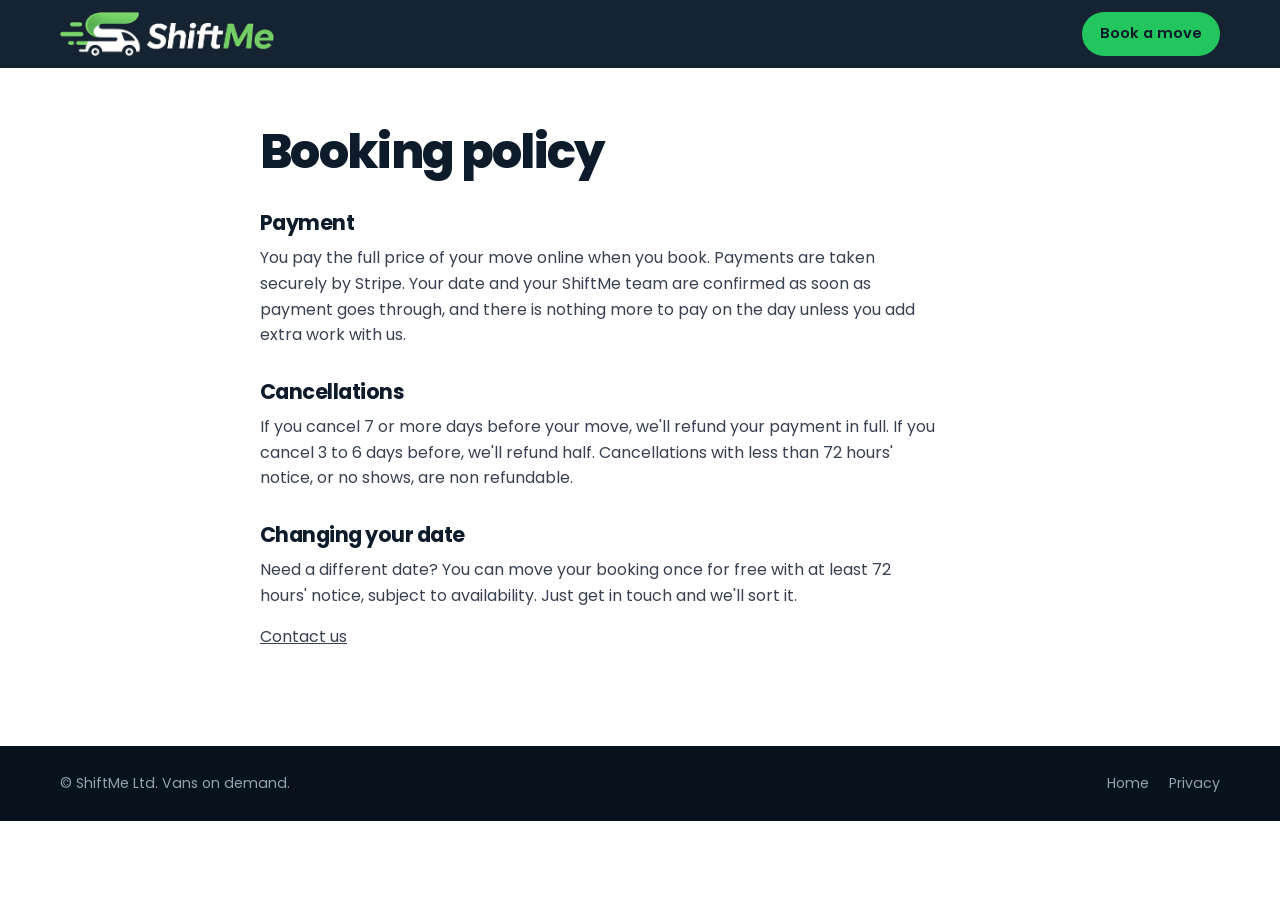
==== booking-policy.html @ 0d76d1c8 "Make browsers load the latest site files after each update Co-Authored-By: Claude Opus 5.5 <noreply@" ====
<!doctype html>
<html lang="en-GB">
<head>
  <meta charset="utf-8">
  <meta name="viewport" content="width=device-width, initial-scale=1">
  <title>Booking policy | ShiftMe</title>
  <link rel="icon" href="favicon.png" type="image/png">
  <link rel="apple-touch-icon" href="apple-touch-icon.png">
  <link href="https://fonts.googleapis.com/css2?family=Poppins:wght@400;500;600;700;800&display=swap" rel="stylesheet">
  <link rel="stylesheet" href="styles.css?v=202610250859">
</head>
<body>
  <header class="site-header">
    <div class="wrap header-row">
      <a href="index.html" class="logo">
        <img src="logo.png" alt="ShiftMe" width="200" height="44">
      </a>
      <a href="index.html#book" class="btn btn-green btn-sm" style="margin-left:auto">Book a move</a>
    </div>
  </header>
  <main class="page">
    <div class="wrap narrow">
      <h1>Booking policy</h1>
      <h2>Payment</h2>
      <p>You pay the full price of your move online when you book. Payments are taken securely by Stripe. Your date and your ShiftMe team are confirmed as soon as payment goes through, and there is nothing more to pay on the day unless you add extra work with us.</p>
      <h2>Cancellations</h2>
      <p>If you cancel 7 or more days before your move, we'll refund your payment in full. If you cancel 3 to 6 days before, we'll refund half. Cancellations with less than 72 hours' notice, or no shows, are non refundable.</p>
      <h2>Changing your date</h2>
      <p>Need a different date? You can move your booking once for free with at least 72 hours' notice, subject to availability. Just get in touch and we'll sort it.</p>
      <p><a href="index.html#contact">Contact us</a></p>
    </div>
  </main>
  <footer class="site-footer" style="padding-bottom:26px">
    <div class="wrap footer-row"><p>© ShiftMe Ltd. Vans on demand.</p><nav><a href="index.html">Home</a><a href="privacy.html">Privacy</a></nav></div>
  </footer>
</body>
</html>
---- styles.css ----
/* ShiftMe brand: navy #0D1B2A, green #22C55E, light grey #F2F4F7, grey #6B7280, Poppins */
:root{
  --navy:#0D1B2A;
  --navy-2:#16283B;
  --green:#22C55E;
  --green-ink:#15803D;      /* darker green for text on white, passes contrast */
  --green-soft:#DCFCE7;
  --light:#F2F4F7;
  --grey:#6B7280;
  --line:#E2E6EC;
  --white:#FFFFFF;
  --amber:#F59E0B;
  --red:#DC2626;
  --radius-lg:22px;
  --radius:14px;
  --radius-sm:10px;
  --shadow:0 18px 40px -18px rgba(13,27,42,.35);
}

*,*::before,*::after{box-sizing:border-box}
html{scroll-behavior:smooth;scroll-padding-top:84px}
@media (prefers-reduced-motion:reduce){html{scroll-behavior:auto}*{animation:none!important;transition:none!important}}
body{margin:0;font-family:Poppins,system-ui,sans-serif;color:var(--navy);background:var(--white);font-size:16px;line-height:1.6;-webkit-font-smoothing:antialiased}
img,svg{display:block;max-width:100%}
a{color:inherit}
h1,h2,h3,h4{line-height:1.15;margin:0 0 .5em;letter-spacing:-.01em}
h1{font-size:clamp(2.6rem,6vw,4.4rem);font-weight:800;letter-spacing:-.035em}
h2{font-size:clamp(1.8rem,3.4vw,2.5rem);font-weight:700;letter-spacing:-.025em}
h3{font-size:1.15rem;font-weight:600}
p{margin:0 0 1em}
:focus-visible{outline:3px solid var(--green);outline-offset:3px;border-radius:6px}

.wrap{width:min(1160px,100% - 32px);margin-inline:auto}
.narrow{width:min(760px,100% - 32px)}
.skip{position:absolute;left:-999px;top:8px;background:var(--navy);color:#fff;padding:8px 14px;border-radius:8px;z-index:100}
.skip:focus{left:8px}
.muted{color:var(--grey);font-weight:400}

.demo-banner{background:#FEF3C7;color:#78350F;text-align:center;font-size:.85rem;padding:8px 16px}

/* Buttons */
.btn{display:inline-flex;align-items:center;justify-content:center;gap:8px;font:inherit;font-weight:600;border:0;border-radius:999px;padding:14px 26px;cursor:pointer;text-decoration:none;transition:transform .15s ease,background .15s ease,box-shadow .15s ease}
.btn:active{transform:translateY(1px)}
.btn-sm{padding:10px 18px;font-size:.92rem}
.btn-block{width:100%}
.btn-green{background:var(--green);color:var(--navy)}
.btn-green:hover{background:#2FD86C;box-shadow:0 8px 20px -8px rgba(34,197,94,.7)}
.btn-navy{background:var(--navy);color:#fff}
.btn-navy:hover{background:var(--navy-2)}
.btn-ghost{background:transparent;color:var(--navy);box-shadow:inset 0 0 0 2px var(--line)}
.btn-ghost:hover{box-shadow:inset 0 0 0 2px var(--navy)}
.btn[disabled]{opacity:.55;cursor:not-allowed}
.link-btn{background:none;border:0;font:inherit;color:#B9C3CF;text-decoration:underline;text-underline-offset:3px;cursor:pointer;padding:10px 0 0;font-size:.9rem;display:block;margin-inline:auto}

/* Header */
.site-header{position:sticky;top:0;z-index:50;background:rgba(13,27,42,.96);backdrop-filter:blur(8px);color:#fff}
.header-row{display:flex;align-items:center;gap:24px;height:68px}
.logo{display:flex;align-items:center;gap:10px;text-decoration:none;font-weight:700;font-size:1.3rem;letter-spacing:-.02em}
.logo img{height:44px;width:auto}
@media (max-width:420px){.logo img{height:36px}}
.nav{display:flex;gap:26px;margin-left:auto}
.nav a{text-decoration:none;font-size:.95rem;color:#C9D2DC}
.nav a:hover{color:#fff}
@media (max-width:760px){.nav{display:none}.header-row .btn{margin-left:auto}}

/* Hero */
.hero{background:var(--navy);color:#fff;padding:56px 0 88px;overflow:hidden;position:relative}
.hero::after{content:"";position:absolute;inset:auto -10% -1px -10%;height:60px;background:var(--white);border-radius:50% 50% 0 0/100% 100% 0 0}
.hero-grid{display:grid;grid-template-columns:1.05fr .95fr;gap:56px;align-items:center;position:relative;z-index:1}
.slogan{color:var(--green);font-weight:600;font-size:1.05rem;margin-bottom:12px}
.lead{font-size:1.12rem;color:#C9D2DC;max-width:34em}
.ticks{list-style:none;padding:0;margin:24px 0 28px;display:grid;gap:10px}
.ticks li{padding-left:30px;position:relative;color:#E5EAF0}
.ticks li::before{content:"";position:absolute;left:0;top:.45em;width:18px;height:18px;border-radius:50%;background:var(--green) url("data:image/svg+xml,%3Csvg xmlns='http://www.w3.org/2000/svg' viewBox='0 0 16 16'%3E%3Cpath d='M4 8.5l2.5 2.5L12 5.5' stroke='%230D1B2A' stroke-width='2' fill='none' stroke-linecap='round' stroke-linejoin='round'/%3E%3C/svg%3E") center/14px no-repeat}
.hero-contact{display:flex;gap:10px;flex-wrap:wrap}
.chip-link{border:1px solid rgba(255,255,255,.25);border-radius:999px;padding:8px 16px;text-decoration:none;font-size:.92rem}
.chip-link:hover{border-color:var(--green);color:var(--green)}

/* Quote card */
.quote-card{background:var(--navy-2);border:1px solid rgba(255,255,255,.08);border-radius:var(--radius-lg);padding:26px;box-shadow:0 30px 60px -30px rgba(0,0,0,.6)}
.qc-title{font-weight:600;margin-bottom:14px}
.seg{display:grid;grid-template-columns:repeat(3,1fr);background:rgba(255,255,255,.06);border-radius:999px;padding:4px;gap:4px}
.seg button{font:inherit;font-size:.92rem;font-weight:500;border:0;background:none;color:#C9D2DC;border-radius:999px;padding:9px 6px;cursor:pointer}
.seg button[aria-selected="true"]{background:var(--green);color:var(--navy);font-weight:600}
.seg-light{background:var(--light);max-width:460px;margin:0 auto 32px}
.seg-light button{color:var(--grey)}
.sizes{display:flex;gap:8px;margin:16px 0 4px;flex-wrap:wrap}
.sizes button{flex:1;min-width:64px;font:inherit;font-size:.9rem;border:1px solid rgba(255,255,255,.18);background:none;color:#fff;border-radius:var(--radius-sm);padding:10px 8px;cursor:pointer;line-height:1.25}
.sizes button small{display:block;color:#93A1B1;font-size:.75rem}
.sizes button[aria-checked="true"]{border-color:var(--green);background:rgba(34,197,94,.12)}
.sizes button[aria-checked="true"] small{color:var(--green)}

.van-stage{position:relative;margin:14px 0 6px;padding-bottom:4px}
.van{width:100%;height:auto;overflow:visible}
.van-body{fill:#fff}
.van-cab{fill:#F2F4F7}
.van-window{fill:#0D1B2A;opacity:.85}
.van-stripe{fill:var(--green)}
.van-hold{fill:#E6EBF1}
.van-word{font:700 11px Poppins,sans-serif;fill:var(--navy)}
.wheel circle{fill:#0D1B2A;stroke:#2B3B4E;stroke-width:3}
.wheel .hub{fill:#C9D2DC;stroke:none}
#vanLoad rect{fill:#C08A55;stroke:#8B5E34;stroke-width:1.5;rx:2}
#vanLoad rect.pop{animation:pop .35s cubic-bezier(.3,1.6,.6,1) both}
@keyframes pop{from{transform:translateY(-14px);opacity:0}to{transform:none;opacity:1}}
.road{height:3px;border-radius:3px;background:repeating-linear-gradient(90deg,rgba(255,255,255,.25) 0 22px,transparent 22px 40px);margin-top:4px}
.van.bump{animation:bump .45s ease}
@keyframes bump{30%{transform:translateY(-3px)}60%{transform:translateY(1px)}}

.qc-price{display:flex;justify-content:space-between;align-items:end;gap:12px;margin:14px 0 18px;flex-wrap:wrap}
.price-big{font-size:2.8rem;font-weight:800;letter-spacing:-.04em;line-height:1;display:block;font-variant-numeric:tabular-nums}
.price-sub{color:#93A1B1;font-size:.9rem}
.deposit-pill{display:inline-flex;align-items:center;gap:7px;background:rgba(34,197,94,.14);color:#BBF7D0;border-radius:999px;padding:7px 14px;font-size:.85rem}
.deposit-pill svg{width:13px;fill:currentColor}
.pay-note{font-size:.85rem;color:var(--grey);margin:14px 0 0}
.qc-items{margin:12px 0 0;padding:14px 16px 14px 34px;background:rgba(255,255,255,.04);border-radius:var(--radius-sm);color:#C9D2DC;font-size:.88rem;columns:2;column-gap:28px}
.qc-items li{break-inside:avoid;margin-bottom:4px}

@media (max-width:900px){.hero-grid{grid-template-columns:1fr;gap:36px}.hero{padding:40px 0 80px}}
@media (max-width:480px){.qc-items{columns:1}.price-big{font-size:2.3rem}}

/* Sections */
section{padding:84px 0}
.section-head{text-align:center;max-width:620px;margin:0 auto 36px}
.section-head p{color:var(--grey)}

/* How */
.how{padding-top:56px}
.how h2{text-align:center;margin-bottom:40px}
.steps{list-style:none;padding:0;margin:0;display:grid;grid-template-columns:repeat(3,1fr);gap:28px;position:relative}
.steps li{position:relative;padding-top:4px}
.step-n{display:grid;place-items:center;width:44px;height:44px;border-radius:50%;background:var(--navy);color:var(--green);font-weight:700;margin-bottom:16px;position:relative;z-index:1}
.steps li:not(:last-child)::after{content:"";position:absolute;top:26px;left:56px;right:-16px;border-top:2px dashed var(--line)}
.steps p{color:var(--grey)}
@media (max-width:760px){.steps{grid-template-columns:1fr}.steps li:not(:last-child)::after{display:none}}

/* Prices */
.prices{background:var(--light)}
.price-grid{display:grid;grid-template-columns:repeat(auto-fit,minmax(240px,1fr));gap:18px}
.p-card{background:#fff;border-radius:var(--radius);padding:24px;display:flex;flex-direction:column;border:1px solid var(--line)}
.p-card h3{margin-bottom:2px}
.p-card .p-price{font-size:2.1rem;font-weight:800;letter-spacing:-.03em;margin:6px 0 4px}
.p-card .p-price small{font-size:.85rem;font-weight:500;color:var(--grey);letter-spacing:0}
.p-card ul{list-style:none;padding:0;margin:14px 0 20px;font-size:.88rem;color:#374151;flex:1}
.p-card li{padding:5px 0;border-bottom:1px solid var(--light)}
.p-card li:last-child{border:0}
.p-card .more{background:none;border:0;font:inherit;font-size:.85rem;color:var(--green-ink);cursor:pointer;padding:6px 0;text-align:left;font-weight:500}
.p-card.popular{border:2px solid var(--green)}
.p-tag{align-self:flex-start;background:var(--green-soft);color:var(--green-ink);font-size:.75rem;font-weight:600;border-radius:999px;padding:3px 10px;margin-bottom:10px}

.extras{margin-top:26px;background:#fff;border-radius:var(--radius);border:1px solid var(--line)}
.extras summary{padding:18px 22px;cursor:pointer;font-weight:600;list-style:none;display:flex;justify-content:space-between}
.extras summary::-webkit-details-marker{display:none}
.extras summary::after{content:"+";font-size:1.4rem;line-height:1;color:var(--green-ink)}
.extras[open] summary::after{content:"−"}
.extras-list{display:grid;grid-template-columns:repeat(auto-fit,minmax(260px,1fr));gap:0 32px;padding:0 22px 18px}
.x-row{display:flex;justify-content:space-between;gap:16px;padding:10px 0;border-top:1px solid var(--light);font-size:.92rem}
.x-row span{color:var(--grey);font-size:.8rem;display:block}
.x-row b{white-space:nowrap}

/* Booking */
.book-grid{display:grid;grid-template-columns:1fr 330px;gap:28px;align-items:start}
@media (max-width:960px){.book-grid{grid-template-columns:1fr}}
.wizard{background:#fff;border:1px solid var(--line);border-radius:var(--radius-lg);padding:28px;min-width:0}
@media (max-width:520px){.wizard{padding:20px 16px}}
.progress{list-style:none;display:grid;grid-template-columns:repeat(4,1fr);gap:8px;padding:0;margin:0 0 28px;counter-reset:s}
.progress li{counter-increment:s;font-size:.82rem;color:var(--grey);border-top:4px solid var(--line);padding-top:8px;font-weight:500}
.progress li::before{content:counter(s) ". "}
.progress li.is-done{border-color:var(--green);color:var(--navy)}
.progress li.is-current{border-color:var(--navy);color:var(--navy);font-weight:600}
.panel{border:0;padding:0;margin:0;min-width:0}
.panel legend{font-size:1.35rem;font-weight:700;margin-bottom:18px;padding:0}
.sub{font-size:1rem;margin:26px 0 12px}
.panel-nav{display:flex;justify-content:space-between;gap:12px;margin-top:28px;flex-wrap:wrap}

.pkg-select{display:grid;gap:18px}
.pkg-group p{font-weight:600;font-size:.9rem;margin-bottom:8px;color:var(--grey)}
.pkg-options{display:grid;grid-template-columns:repeat(auto-fill,minmax(150px,1fr));gap:10px}
.pkg-opt{position:relative}
.pkg-opt input{position:absolute;opacity:0;pointer-events:none}
.pkg-opt label{display:block;border:2px solid var(--line);border-radius:var(--radius-sm);padding:12px 14px;cursor:pointer;transition:border-color .15s}
.pkg-opt label b{display:block;font-weight:600;font-size:.95rem}
.pkg-opt label span{color:var(--grey);font-size:.88rem}
.pkg-opt input:checked + label{border-color:var(--green);background:var(--green-soft)}
.pkg-opt input:focus-visible + label{outline:3px solid var(--green);outline-offset:2px}

.addon-list{display:grid;grid-template-columns:repeat(auto-fill,minmax(260px,1fr));gap:10px}
.addon{display:flex;align-items:center;justify-content:space-between;gap:10px;border:1px solid var(--line);border-radius:var(--radius-sm);padding:10px 12px}
.addon.on{border-color:var(--green);background:#F6FEF9}
.addon-info b{display:block;font-size:.9rem;font-weight:600}
.addon-info span{font-size:.8rem;color:var(--grey)}
.stepper{display:flex;align-items:center;gap:6px;flex-shrink:0}
.stepper button{width:32px;height:32px;border-radius:50%;border:1px solid var(--line);background:#fff;font:inherit;font-size:1.1rem;cursor:pointer;line-height:1;color:var(--navy)}
.stepper button:hover{border-color:var(--navy)}
.stepper output{min-width:20px;text-align:center;font-weight:600;font-variant-numeric:tabular-nums}
.toggle{position:relative;width:46px;height:28px;flex-shrink:0}
.toggle input{opacity:0;width:100%;height:100%;margin:0;cursor:pointer;position:relative;z-index:1}
.toggle span{position:absolute;inset:0;background:var(--line);border-radius:999px;transition:background .15s;pointer-events:none}
.toggle span::after{content:"";position:absolute;top:3px;left:3px;width:22px;height:22px;border-radius:50%;background:#fff;box-shadow:0 1px 3px rgba(0,0,0,.25);transition:transform .15s}
.toggle input:checked + span{background:var(--green)}
.toggle input:checked + span::after{transform:translateX(18px)}
.toggle input:focus-visible + span{outline:3px solid var(--green);outline-offset:2px}

/* Calendar */
.calendar{max-width:520px}
.cal-head{display:flex;align-items:center;justify-content:space-between;margin-bottom:10px}
.cal-month{font-weight:700;font-size:1.1rem;margin:0}
.cal-nav{width:40px;height:40px;border-radius:50%;border:1px solid var(--line);background:#fff;font-size:1.4rem;line-height:1;cursor:pointer;color:var(--navy)}
.cal-nav:hover:not([disabled]){border-color:var(--navy)}
.cal-nav[disabled]{opacity:.3;cursor:default}
.cal-dow,.cal-grid{display:grid;grid-template-columns:repeat(7,1fr);gap:6px}
.cal-dow span{text-align:center;font-size:.75rem;color:var(--grey);font-weight:500;padding-bottom:4px}
.day{aspect-ratio:1/1;border-radius:var(--radius-sm);border:1px solid var(--line);background:#fff;font:inherit;font-weight:600;font-size:.95rem;color:var(--navy);cursor:pointer;display:flex;flex-direction:column;align-items:center;justify-content:center;position:relative;padding:0;transition:border-color .12s,background .12s}
.day:hover:not([disabled]){border-color:var(--navy)}
.day .dot{width:6px;height:6px;border-radius:50%;background:var(--green);margin-top:4px}
.day.one .dot{background:var(--amber)}
.day[disabled]{cursor:not-allowed;color:#B6BDC6;background:var(--light);border-color:transparent}
.day.full{text-decoration:line-through;text-decoration-thickness:2px;text-decoration-color:var(--red);color:#9AA3AE}
.day.full .tag{position:absolute;bottom:3px;font-size:.55rem;font-weight:600;color:var(--red);text-decoration:none;letter-spacing:.02em}
.day.selected{background:var(--navy);color:#fff;border-color:var(--navy)}
.day.selected .dot{background:var(--green)}
.day.today::before{content:"";position:absolute;top:5px;right:5px;width:5px;height:5px;border-radius:50%;background:var(--navy)}
.day.empty{visibility:hidden}
.cal-status{font-size:.85rem;color:var(--grey);min-height:1.4em;margin-top:10px}
.legend{list-style:none;padding:0;margin:6px 0 0;display:flex;gap:18px;flex-wrap:wrap;font-size:.8rem;color:var(--grey)}
.legend li{display:flex;align-items:center;gap:6px}
.key{width:10px;height:10px;border-radius:50%;display:inline-block}
.key-free{background:var(--green)}.key-one{background:var(--amber)}
.key-full{width:16px;height:2px;border-radius:0;background:var(--red)}
.day.skeleton{background:var(--light);border-color:transparent;color:transparent;animation:pulse 1.2s ease-in-out infinite}
@keyframes pulse{50%{opacity:.5}}
@media (max-width:420px){.cal-dow,.cal-grid{gap:4px}.day{font-size:.85rem}}

.slot-row{display:grid;grid-template-columns:repeat(auto-fit,minmax(150px,1fr));gap:10px;max-width:520px}
.slot{border:2px solid var(--line);border-radius:var(--radius-sm);background:#fff;font:inherit;padding:12px;cursor:pointer;text-align:left;color:var(--navy)}
.slot b{display:block}
.slot span{font-size:.85rem;color:var(--grey)}
.slot[aria-pressed="true"]{border-color:var(--green);background:var(--green-soft)}
.slot[disabled]{opacity:.45;cursor:not-allowed;text-decoration:line-through}

/* Fields */
.fields{display:grid;grid-template-columns:1fr 1fr;gap:16px}
.fields label{display:flex;flex-direction:column;gap:6px;font-size:.88rem;font-weight:500}
.fields .span2{grid-column:span 2}
@media (max-width:600px){.fields{grid-template-columns:1fr}.fields .span2{grid-column:auto}}
input,select,textarea{font:inherit;font-size:1rem;color:var(--navy);border:1px solid #CBD2DA;border-radius:var(--radius-sm);padding:12px 14px;background:#fff;width:100%}
input:focus,select:focus,textarea:focus{outline:none;border-color:var(--navy);box-shadow:0 0 0 3px rgba(34,197,94,.35)}
.invalid{border-color:var(--red)!important}
.field-msg{color:var(--red);font-size:.8rem;font-weight:500}
.hp{position:absolute!important;left:-9999px}

.review{display:grid;gap:0;margin:0 0 20px}
.review div{display:grid;grid-template-columns:150px 1fr;gap:12px;padding:11px 0;border-bottom:1px solid var(--light);font-size:.93rem}
.review dt{color:var(--grey)}
.review dd{margin:0;font-weight:500}
@media (max-width:520px){.review div{grid-template-columns:1fr;gap:2px}}
.agree{display:flex;gap:10px;align-items:flex-start;font-size:.92rem}
.agree input{width:20px;height:20px;margin-top:3px;flex-shrink:0;accent-color:var(--green)}
.form-error{background:#FEF2F2;color:#991B1B;border-radius:var(--radius-sm);padding:12px 14px;font-size:.92rem;margin-top:16px}

.done{text-align:center;padding:20px 0}
.done:focus{outline:none}
.done-mark svg{width:72px;margin:0 auto 18px}
.done-mark circle{fill:var(--green-soft);stroke:var(--green);stroke-width:2}
.done-mark path{fill:none;stroke:var(--green-ink);stroke-width:4;stroke-linecap:round;stroke-linejoin:round;stroke-dasharray:40;stroke-dashoffset:40;animation:draw .5s .2s ease forwards}
@keyframes draw{to{stroke-dashoffset:0}}
.dep-box{background:var(--light);border-radius:var(--radius);padding:18px;margin:18px auto;max-width:440px}

/* Summary */
.summary{position:sticky;top:90px;background:var(--navy);color:#fff;border-radius:var(--radius-lg);padding:24px}
.sum-title{font-weight:600;margin-bottom:12px}
.summary dl{margin:0}
.summary dl div{padding:10px 0;border-bottom:1px solid rgba(255,255,255,.1)}
.summary dt{font-size:.8rem;color:#93A1B1}
.summary dd{margin:2px 0 0;font-size:.93rem}
.sum-total{display:flex;justify-content:space-between;align-items:baseline;margin-top:14px}
.sum-total strong{font-size:1.9rem;font-weight:800;letter-spacing:-.03em;font-variant-numeric:tabular-nums}
.sum-note{font-size:.8rem;color:#93A1B1;margin:8px 0 0}
@media (max-width:960px){
  .summary{position:sticky;bottom:0;top:auto;border-radius:16px 16px 0 0;padding:14px 18px;display:flex;justify-content:space-between;align-items:center;gap:12px;z-index:20;margin:0 -16px}
  .summary .sum-title,.summary dl{display:none}
  .summary .sum-note{display:block;margin:0;max-width:16em;text-align:right}
  .sum-total{margin:0;flex-direction:column;align-items:flex-start}
  .sum-total strong{font-size:1.4rem}
}

/* FAQ */
.faq h2{margin-bottom:28px;text-align:center}
.faq details{border-bottom:1px solid var(--line)}
.faq summary{padding:20px 36px 20px 0;font-weight:600;cursor:pointer;list-style:none;position:relative}
.faq summary::-webkit-details-marker{display:none}
.faq summary::after{content:"+";position:absolute;right:4px;top:16px;font-size:1.5rem;color:var(--green-ink);font-weight:400}
.faq details[open] summary::after{content:"−"}
.faq details p{color:#4B5563;padding-bottom:12px}

/* Contact */
.contact{background:var(--navy);color:#fff}
.contact-grid{display:grid;grid-template-columns:1fr 1.2fr;gap:40px;align-items:center}
.contact p{color:#C9D2DC}
.contact-links{display:grid;grid-template-columns:1fr 1fr;gap:12px}
.c-link{display:block;text-decoration:none;background:var(--navy-2);border:1px solid rgba(255,255,255,.08);border-radius:var(--radius);padding:18px}
.c-link:hover{border-color:var(--green)}
.c-link strong{display:block;color:var(--green);font-weight:600}
.c-link span{font-size:.9rem;color:#E5EAF0;word-break:break-word}
@media (max-width:760px){.contact-grid{grid-template-columns:1fr}}
@media (max-width:420px){.contact-links{grid-template-columns:1fr}}

/* Footer */
.site-footer{background:#08121D;color:#93A1B1;font-size:.88rem;padding:26px 0 90px}
.footer-row{display:flex;justify-content:space-between;gap:16px;flex-wrap:wrap}
.footer-row p{margin:0}
.footer-row nav{display:flex;gap:20px;flex-wrap:wrap}
.footer-row a{text-decoration:none}
.footer-row a:hover{color:#fff}

/* WhatsApp button */
.wa-float{position:fixed;right:18px;bottom:18px;width:56px;height:56px;border-radius:50%;background:#25D366;display:grid;place-items:center;box-shadow:var(--shadow);z-index:40}
.wa-float svg{width:30px;fill:#fff}
@media (max-width:960px){.wa-float{bottom:104px}}

/* Simple pages */
.page{padding:56px 0 80px}
.page h1{font-size:clamp(2rem,5vw,3rem);margin-bottom:24px}
.page h2{font-size:1.3rem;margin-top:32px}
.page p,.page li{color:#374151;max-width:68ch}
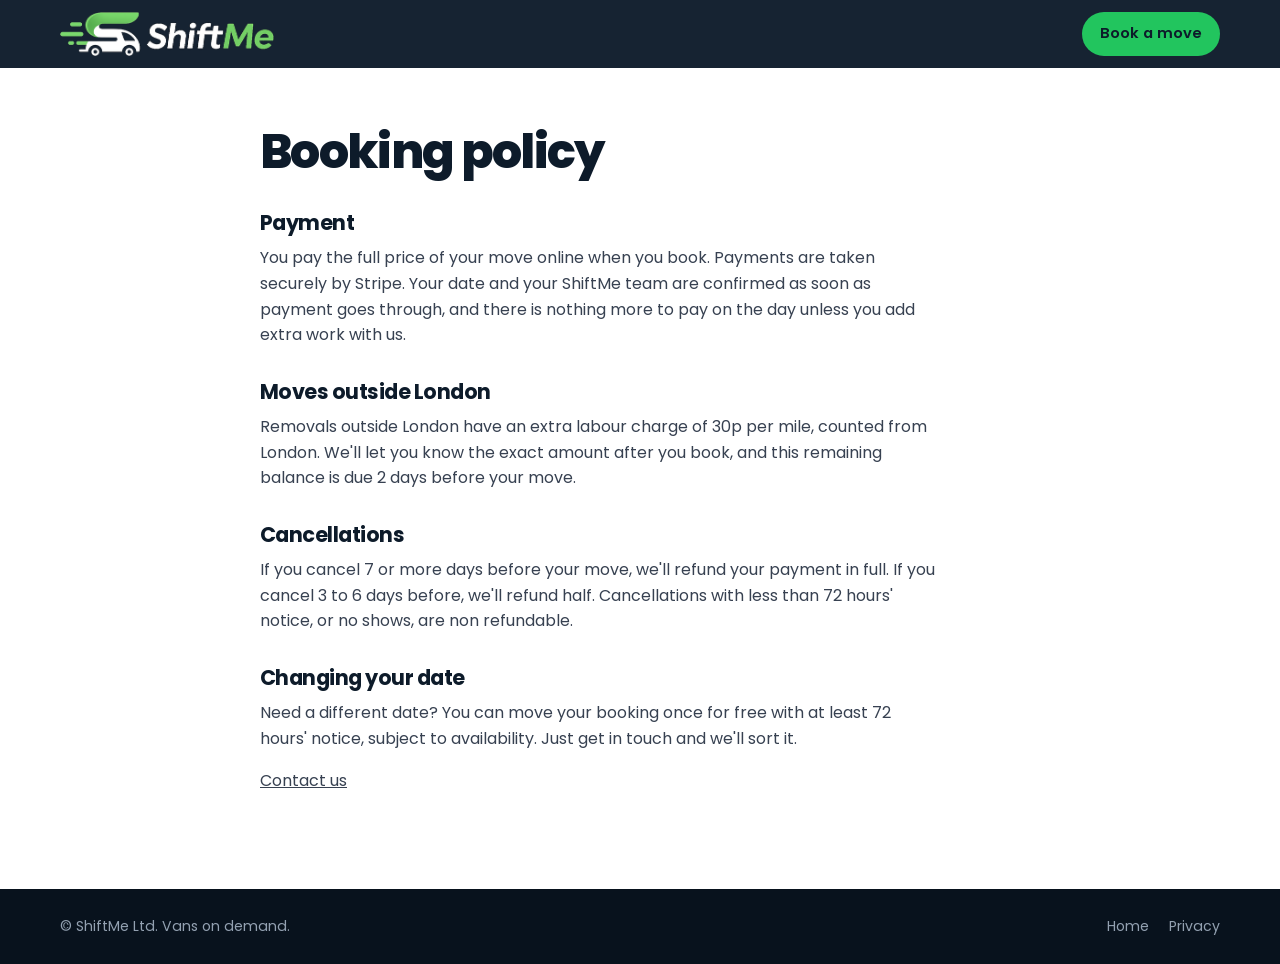
==== commit 701296ab: "Add the outside London per mile charge to the booking policy Co-Authored-By: Claude Opus 5.5 <norepl" ====
--- a/booking-policy.html
+++ b/booking-policy.html
@@ -7,7 +7,7 @@
   <link rel="icon" href="favicon.png" type="image/png">
   <link rel="apple-touch-icon" href="apple-touch-icon.png">
   <link href="https://fonts.googleapis.com/css2?family=Poppins:wght@400;500;600;700;800&display=swap" rel="stylesheet">
-  <link rel="stylesheet" href="styles.css?v=202610250859">
+  <link rel="stylesheet" href="styles.css?v=202610261006">
 </head>
 <body>
   <header class="site-header">
@@ -23,6 +23,8 @@
       <h1>Booking policy</h1>
       <h2>Payment</h2>
       <p>You pay the full price of your move online when you book. Payments are taken securely by Stripe. Your date and your ShiftMe team are confirmed as soon as payment goes through, and there is nothing more to pay on the day unless you add extra work with us.</p>
+      <h2>Moves outside London</h2>
+      <p>Removals outside London have an extra labour charge of 30p per mile, counted from London. We'll let you know the exact amount after you book, and this remaining balance is due 2 days before your move.</p>
       <h2>Cancellations</h2>
       <p>If you cancel 7 or more days before your move, we'll refund your payment in full. If you cancel 3 to 6 days before, we'll refund half. Cancellations with less than 72 hours' notice, or no shows, are non refundable.</p>
       <h2>Changing your date</h2>
--- a/styles.css
+++ b/styles.css
@@ -72,6 +72,8 @@
 .ticks{list-style:none;padding:0;margin:24px 0 28px;display:grid;gap:10px}
 .ticks li{padding-left:30px;position:relative;color:#E5EAF0}
 .ticks li::before{content:"";position:absolute;left:0;top:.45em;width:18px;height:18px;border-radius:50%;background:var(--green) url("data:image/svg+xml,%3Csvg xmlns='http://www.w3.org/2000/svg' viewBox='0 0 16 16'%3E%3Cpath d='M4 8.5l2.5 2.5L12 5.5' stroke='%230D1B2A' stroke-width='2' fill='none' stroke-linecap='round' stroke-linejoin='round'/%3E%3C/svg%3E") center/14px no-repeat}
+.ticks li.tick-note{color:#C9D2DC;font-size:.92rem}
+.ticks li.tick-note::before{background:rgba(255,255,255,.14) url("data:image/svg+xml,%3Csvg xmlns='http://www.w3.org/2000/svg' viewBox='0 0 16 16'%3E%3Ccircle cx='8' cy='4.5' r='1.2' fill='%23fff'/%3E%3Cpath d='M8 7.5v4.5' stroke='%23fff' stroke-width='2' stroke-linecap='round'/%3E%3C/svg%3E") center/14px no-repeat}
 .hero-contact{display:flex;gap:10px;flex-wrap:wrap}
 .chip-link{border:1px solid rgba(255,255,255,.25);border-radius:999px;padding:8px 16px;text-decoration:none;font-size:.92rem}
 .chip-link:hover{border-color:var(--green);color:var(--green)}
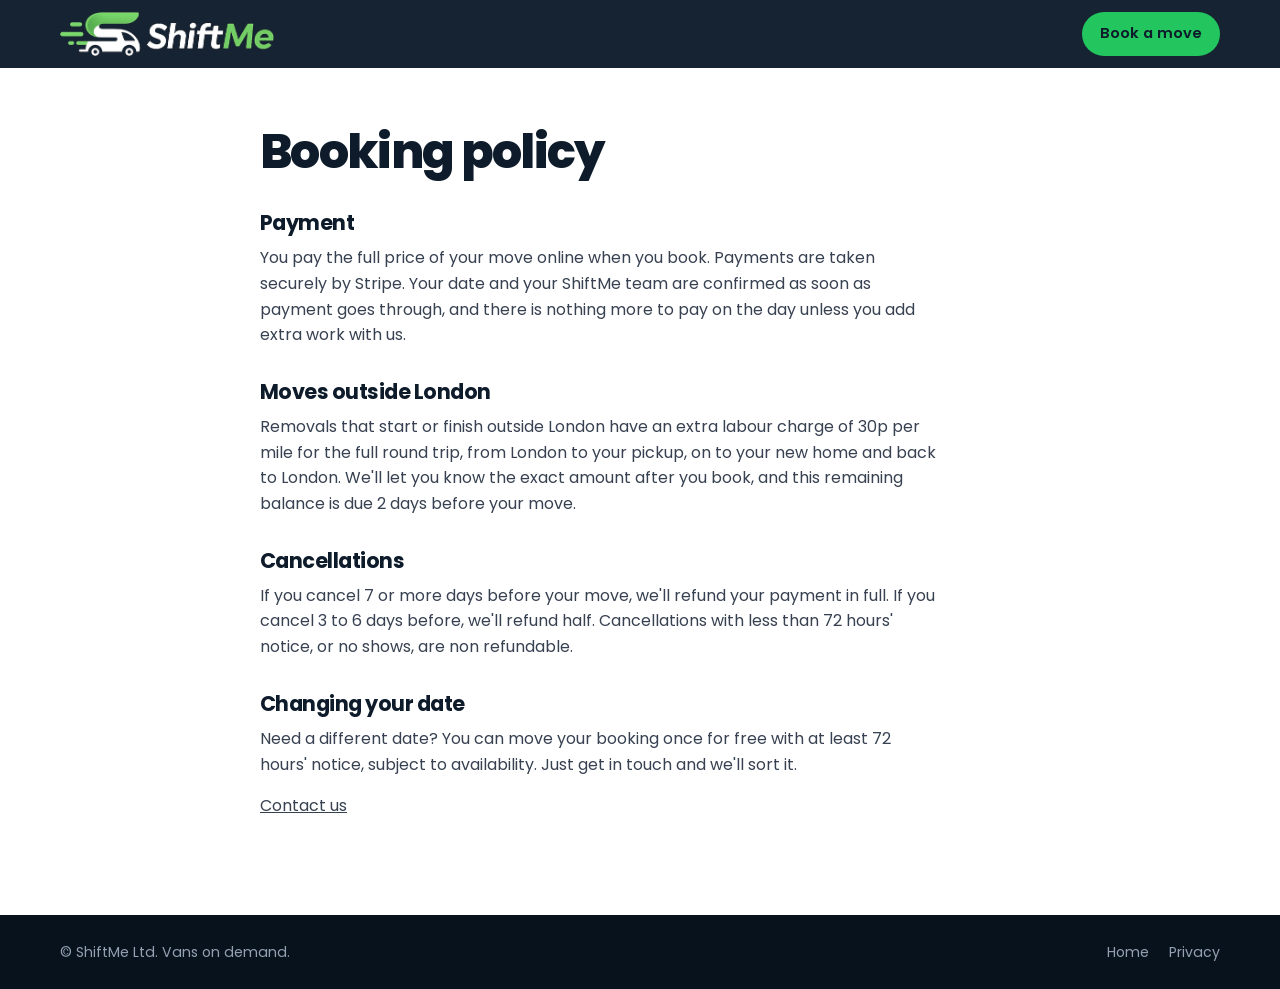
==== commit 273bb249: "Add Quick quote section with postcode to postcode pricing Round trip mileage at 30p per mile from Lo" ====
--- a/booking-policy.html
+++ b/booking-policy.html
@@ -24,7 +24,7 @@
       <h2>Payment</h2>
       <p>You pay the full price of your move online when you book. Payments are taken securely by Stripe. Your date and your ShiftMe team are confirmed as soon as payment goes through, and there is nothing more to pay on the day unless you add extra work with us.</p>
       <h2>Moves outside London</h2>
-      <p>Removals outside London have an extra labour charge of 30p per mile, counted from London. We'll let you know the exact amount after you book, and this remaining balance is due 2 days before your move.</p>
+      <p>Removals that start or finish outside London have an extra labour charge of 30p per mile for the full round trip, from London to your pickup, on to your new home and back to London. We'll let you know the exact amount after you book, and this remaining balance is due 2 days before your move.</p>
       <h2>Cancellations</h2>
       <p>If you cancel 7 or more days before your move, we'll refund your payment in full. If you cancel 3 to 6 days before, we'll refund half. Cancellations with less than 72 hours' notice, or no shows, are non refundable.</p>
       <h2>Changing your date</h2>
--- a/styles.css
+++ b/styles.css
@@ -325,3 +325,41 @@
 .page h1{font-size:clamp(2rem,5vw,3rem);margin-bottom:24px}
 .page h2{font-size:1.3rem;margin-top:32px}
 .page p,.page li{color:#374151;max-width:68ch}
+
+/* Quick quote */
+.qq{background:#fff}
+.qq-grid{display:grid;grid-template-columns:1.1fr 1fr;border-radius:var(--radius-lg);box-shadow:var(--shadow);overflow:hidden;border:1px solid var(--line)}
+@media (max-width:860px){.qq-grid{grid-template-columns:1fr}}
+.qq-form{padding:32px;display:grid;gap:20px;min-width:0;background:#fff}
+.qq-field{display:grid;gap:6px;min-width:0}
+.qq-lbl{font-size:.88rem;font-weight:600}
+.qq-seg{margin:0;max-width:none}
+.qq-form select,.qq-form input{font:inherit;color:var(--navy);background:#fff;border:2px solid var(--line);border-radius:12px;padding:12px 14px;width:100%;min-width:0}
+.qq-form select:focus,.qq-form input:focus{border-color:var(--green);outline:none}
+.qq-pc{text-transform:uppercase;letter-spacing:.04em}
+.qq-pc::placeholder{text-transform:none;letter-spacing:0;color:#9AA3AF}
+.qq-pcs{display:grid;grid-template-columns:1fr 1fr;gap:14px}
+.qq-pin{display:inline-block;width:10px;height:10px;border-radius:50%;background:var(--navy);margin-right:6px;vertical-align:1px}
+.qq-pin-to{background:var(--green)}
+.qq-err{color:var(--red);font-size:.86rem;margin:0;min-height:1.2em}
+.qq-result{background:var(--navy);color:#fff;padding:32px;display:grid;gap:22px;align-content:start;min-width:0}
+.qq-rtitle{font-size:.8rem;font-weight:600;letter-spacing:.12em;text-transform:uppercase;color:#B9C3CF;margin:0}
+.qq-route{display:grid;grid-template-columns:auto 1fr auto;align-items:center;gap:12px}
+.qq-stop{display:grid;gap:2px;font-size:.78rem;color:#B9C3CF}
+.qq-stop b{font-size:1.05rem;color:#fff;letter-spacing:.03em}
+.qq-end{text-align:right}
+.qq-track{position:relative;height:30px}
+.qq-track::before{content:"";position:absolute;left:0;right:0;top:50%;border-top:2px dashed rgba(255,255,255,.28)}
+.qq-miles{position:absolute;left:50%;top:-6px;transform:translateX(-50%);font-size:.75rem;color:#B9C3CF;white-space:nowrap}
+.qq-track svg{position:absolute;top:8px;left:0;width:30px;height:16px;fill:var(--green);transition:left .9s cubic-bezier(.2,.8,.2,1)}
+.qq-track.go svg{left:calc(100% - 30px)}
+.qq-lines{display:grid;gap:10px;margin:0;padding:18px 0 0;list-style:none;border-top:1px solid rgba(255,255,255,.12)}
+.qq-lines li{display:flex;justify-content:space-between;gap:16px;font-size:.93rem}
+.qq-lines li span:first-child{color:#B9C3CF;min-width:0}
+.qq-lines li span:last-child{font-variant-numeric:tabular-nums;font-weight:600;white-space:nowrap}
+.qq-free{color:var(--green)}
+.qq-total{display:flex;justify-content:space-between;align-items:baseline;gap:12px;border-top:1px solid rgba(255,255,255,.12);padding-top:18px}
+.qq-total span{color:#B9C3CF;font-size:.9rem}
+.qq-total strong{font-size:2.6rem;font-weight:800;letter-spacing:-.03em;font-variant-numeric:tabular-nums;line-height:1}
+.qq-note{font-size:.8rem;color:#B9C3CF;margin:0}
+@media (max-width:480px){.qq-form,.qq-result{padding:22px}.qq-pcs{grid-template-columns:1fr}.qq-total strong{font-size:2.2rem}}
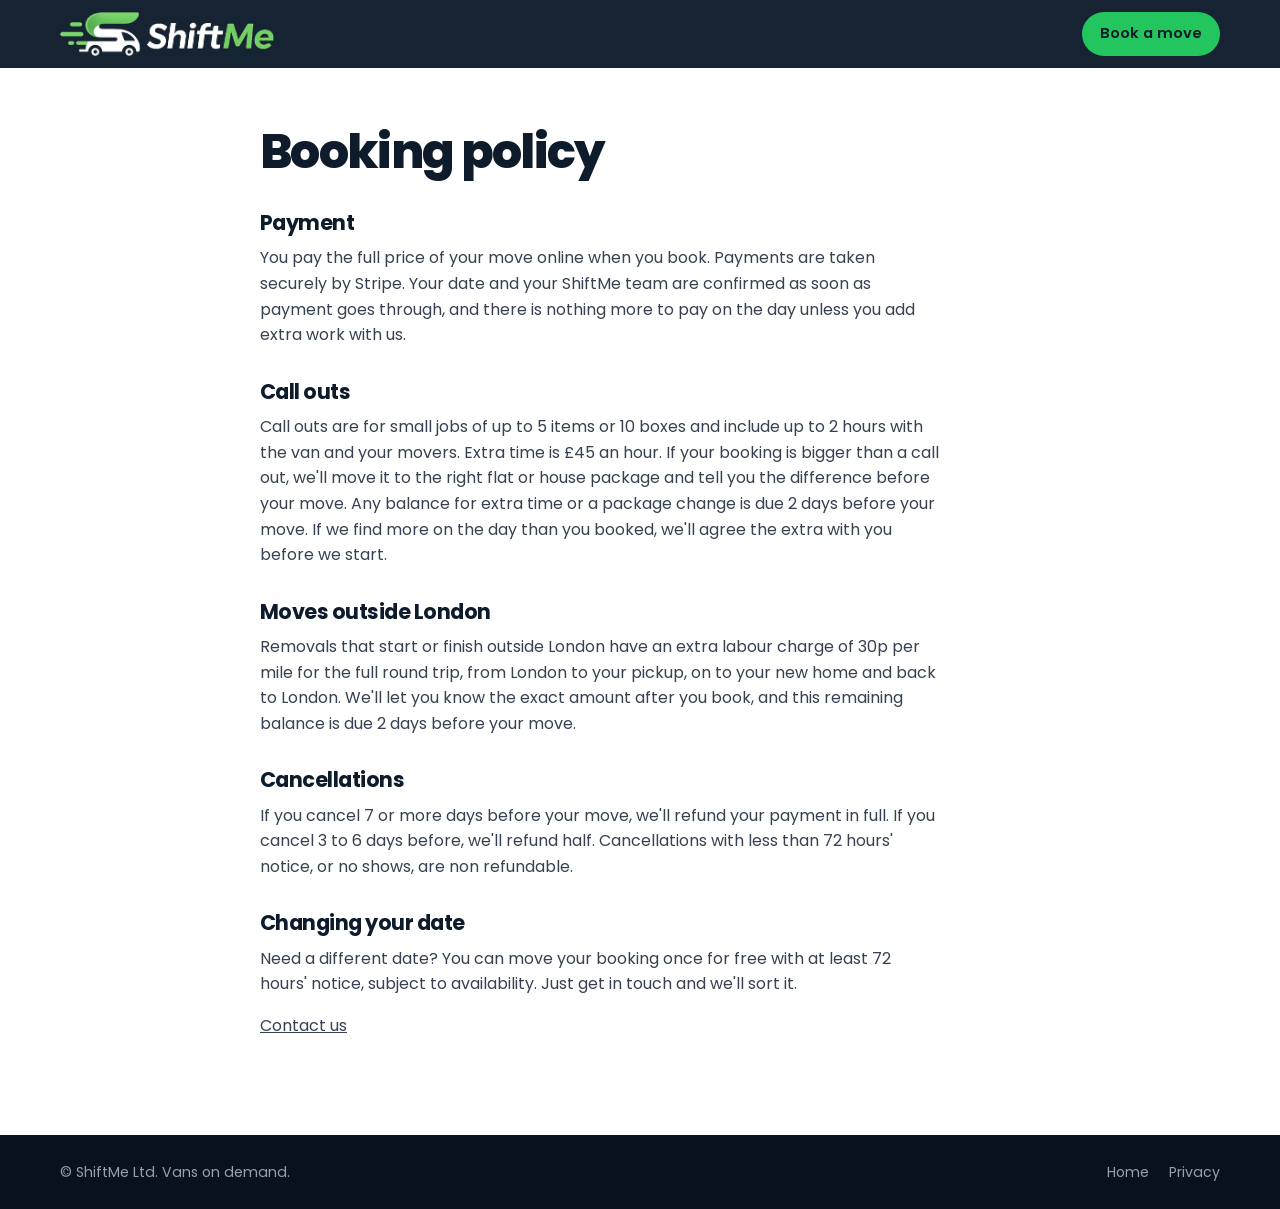
==== commit 636a5feb: "Close call out loopholes and price unpacking by home size Call outs: up to 5 items or 10 boxes and 2" ====
--- a/booking-policy.html
+++ b/booking-policy.html
@@ -23,6 +23,8 @@
       <h1>Booking policy</h1>
       <h2>Payment</h2>
       <p>You pay the full price of your move online when you book. Payments are taken securely by Stripe. Your date and your ShiftMe team are confirmed as soon as payment goes through, and there is nothing more to pay on the day unless you add extra work with us.</p>
+      <h2>Call outs</h2>
+      <p>Call outs are for small jobs of up to 5 items or 10 boxes and include up to 2 hours with the van and your movers. Extra time is £45 an hour. If your booking is bigger than a call out, we'll move it to the right flat or house package and tell you the difference before your move. Any balance for extra time or a package change is due 2 days before your move. If we find more on the day than you booked, we'll agree the extra with you before we start.</p>
       <h2>Moves outside London</h2>
       <p>Removals that start or finish outside London have an extra labour charge of 30p per mile for the full round trip, from London to your pickup, on to your new home and back to London. We'll let you know the exact amount after you book, and this remaining balance is due 2 days before your move.</p>
       <h2>Cancellations</h2>
--- a/styles.css
+++ b/styles.css
@@ -363,3 +363,68 @@
 .qq-total strong{font-size:2.6rem;font-weight:800;letter-spacing:-.03em;font-variant-numeric:tabular-nums;line-height:1}
 .qq-note{font-size:.8rem;color:#B9C3CF;margin:0}
 @media (max-width:480px){.qq-form,.qq-result{padding:22px}.qq-pcs{grid-template-columns:1fr}.qq-total strong{font-size:2.2rem}}
+
+/* Oct 2026 refresh: hero anchors, comparison strip, business band */
+.h1-green{color:var(--green)}
+.price-anchors{display:flex;flex-wrap:wrap;gap:10px;margin:4px 0 0}
+.price-anchors span{background:rgba(255,255,255,.08);color:#E5EAF0;padding:8px 14px;border-radius:10px;font-size:.95rem}
+.price-anchors b{color:#fff}
+.visually-hidden{position:absolute!important;width:1px;height:1px;overflow:hidden;clip:rect(0 0 0 0);white-space:nowrap}
+.compare{background:var(--light);padding:48px 0}
+.compare-grid{display:grid;grid-template-columns:repeat(3,minmax(0,1fr));gap:20px}
+.cmp{background:#fff;border-radius:var(--radius);padding:26px}
+.cmp h3{font-size:1.25rem;font-weight:700}
+.cmp p:last-child{color:#4B5563;margin:0}
+.cmp-k{font-size:.78rem;font-weight:700;letter-spacing:.08em;text-transform:uppercase;color:var(--grey);margin-bottom:8px}
+.cmp-us{background:var(--navy);color:#fff}
+.cmp-us .cmp-k{color:#4ADE80}
+.cmp-us p:last-child{color:#CBD5E1}
+@media (max-width:860px){.compare-grid{grid-template-columns:1fr}}
+.biz{background:var(--navy);color:#fff;padding:56px 0;margin-top:56px}
+.biz-row{display:flex;flex-wrap:wrap;align-items:center;justify-content:space-between;gap:28px}
+.biz-row>div{flex:1 1 520px;min-width:0}
+.biz-row p{color:#CBD5E1;margin:0}
+.biz-row h2{color:#fff}
+.biz-k{font-size:.8rem;font-weight:700;letter-spacing:.08em;text-transform:uppercase;color:#4ADE80!important;margin-bottom:8px!important}
+.hero h1{font-size:clamp(2.3rem,4.4vw,3.5rem)}
+
+/* Oct 2026: quick quote in the hero, package cards, areas, mobile bar */
+.header-phone{color:#fff;text-decoration:none;font-weight:600;font-size:.95rem;white-space:nowrap}
+.header-phone:hover{color:var(--green)}
+@media (max-width:1020px){.header-phone{display:none}}
+.hero-qq{grid-template-columns:1fr;background:#fff;color:var(--navy)}
+.hq-title{margin:0;padding:24px 28px 0;font-size:1.25rem;font-weight:700;background:#fff}
+.hero-qq .qq-form{padding:18px 28px 24px;gap:14px}
+.hero-qq .qq-seg{margin:0}
+.hero-qq .qq-result{padding:24px 28px;gap:16px}
+.hero-qq .qq-lines{padding-top:14px}
+.hero-qq .qq-total strong{font-size:2.3rem}
+@media (max-width:480px){.hq-title{padding:20px 20px 0}.hero-qq .qq-form,.hero-qq .qq-result{padding:18px 20px}}
+.eyebrow{font-size:.8rem;font-weight:700;letter-spacing:.1em;text-transform:uppercase;color:var(--green-ink);margin:0 0 6px}
+.pk{padding:72px 0 8px}
+.pk-grid{display:grid;grid-template-columns:repeat(auto-fit,minmax(230px,1fr));gap:18px;margin-top:28px}
+.pk-card{border:1.5px solid var(--line);border-radius:var(--radius);padding:24px;display:flex;flex-direction:column;gap:8px}
+.pk-card h3{margin:0;font-size:1.15rem;font-weight:700}
+.pk-card p{margin:0;color:#4B5563;font-size:.92rem;flex-grow:1}
+.pk-card .pk-price{flex-grow:0;font-size:1.9rem;font-weight:800;color:var(--navy);letter-spacing:-.02em;margin:6px 0 8px}
+.pk-card .btn{border-radius:12px}
+.pk-note{color:#4B5563;font-size:.92rem;margin:20px 0 0}
+.areas{padding:64px 0 8px}
+.area-list{list-style:none;padding:0;margin:20px 0;display:flex;flex-wrap:wrap;gap:10px}
+.area-list li{border:1.5px solid var(--line);border-radius:999px;padding:8px 16px;font-weight:500;font-size:.95rem}
+.foot-info p{margin:0 0 4px}
+.foot-info a{color:#C9D2DC}
+.m-bar{display:none}
+@media (max-width:760px){
+  .m-bar{display:grid;grid-template-columns:repeat(3,1fr);gap:8px;position:fixed;left:0;right:0;bottom:0;z-index:45;background:#fff;border-top:1px solid var(--line);padding:10px 12px calc(10px + env(safe-area-inset-bottom));box-shadow:0 -8px 24px rgba(13,27,42,.08)}
+  .m-bar a{display:flex;align-items:center;justify-content:center;min-height:46px;border:1.5px solid var(--line);border-radius:12px;text-decoration:none;font-weight:600;color:var(--navy)}
+  .m-bar .m-book{background:var(--green);border-color:var(--green);font-weight:700}
+  .wa-float{display:none}
+  .site-footer{padding-bottom:100px}
+}
+.hero-grid{align-items:start}
+.hero-copy{padding-top:24px}
+.pk-grid{grid-template-columns:repeat(auto-fit,minmax(200px,1fr))}
+.callout-ok{margin-top:16px;padding:12px;border:1px solid var(--line);border-radius:var(--radius-sm);background:var(--light, #F2F4F7)}
+#step1Error{margin-top:10px}
+.callout-ok[hidden]{display:none}
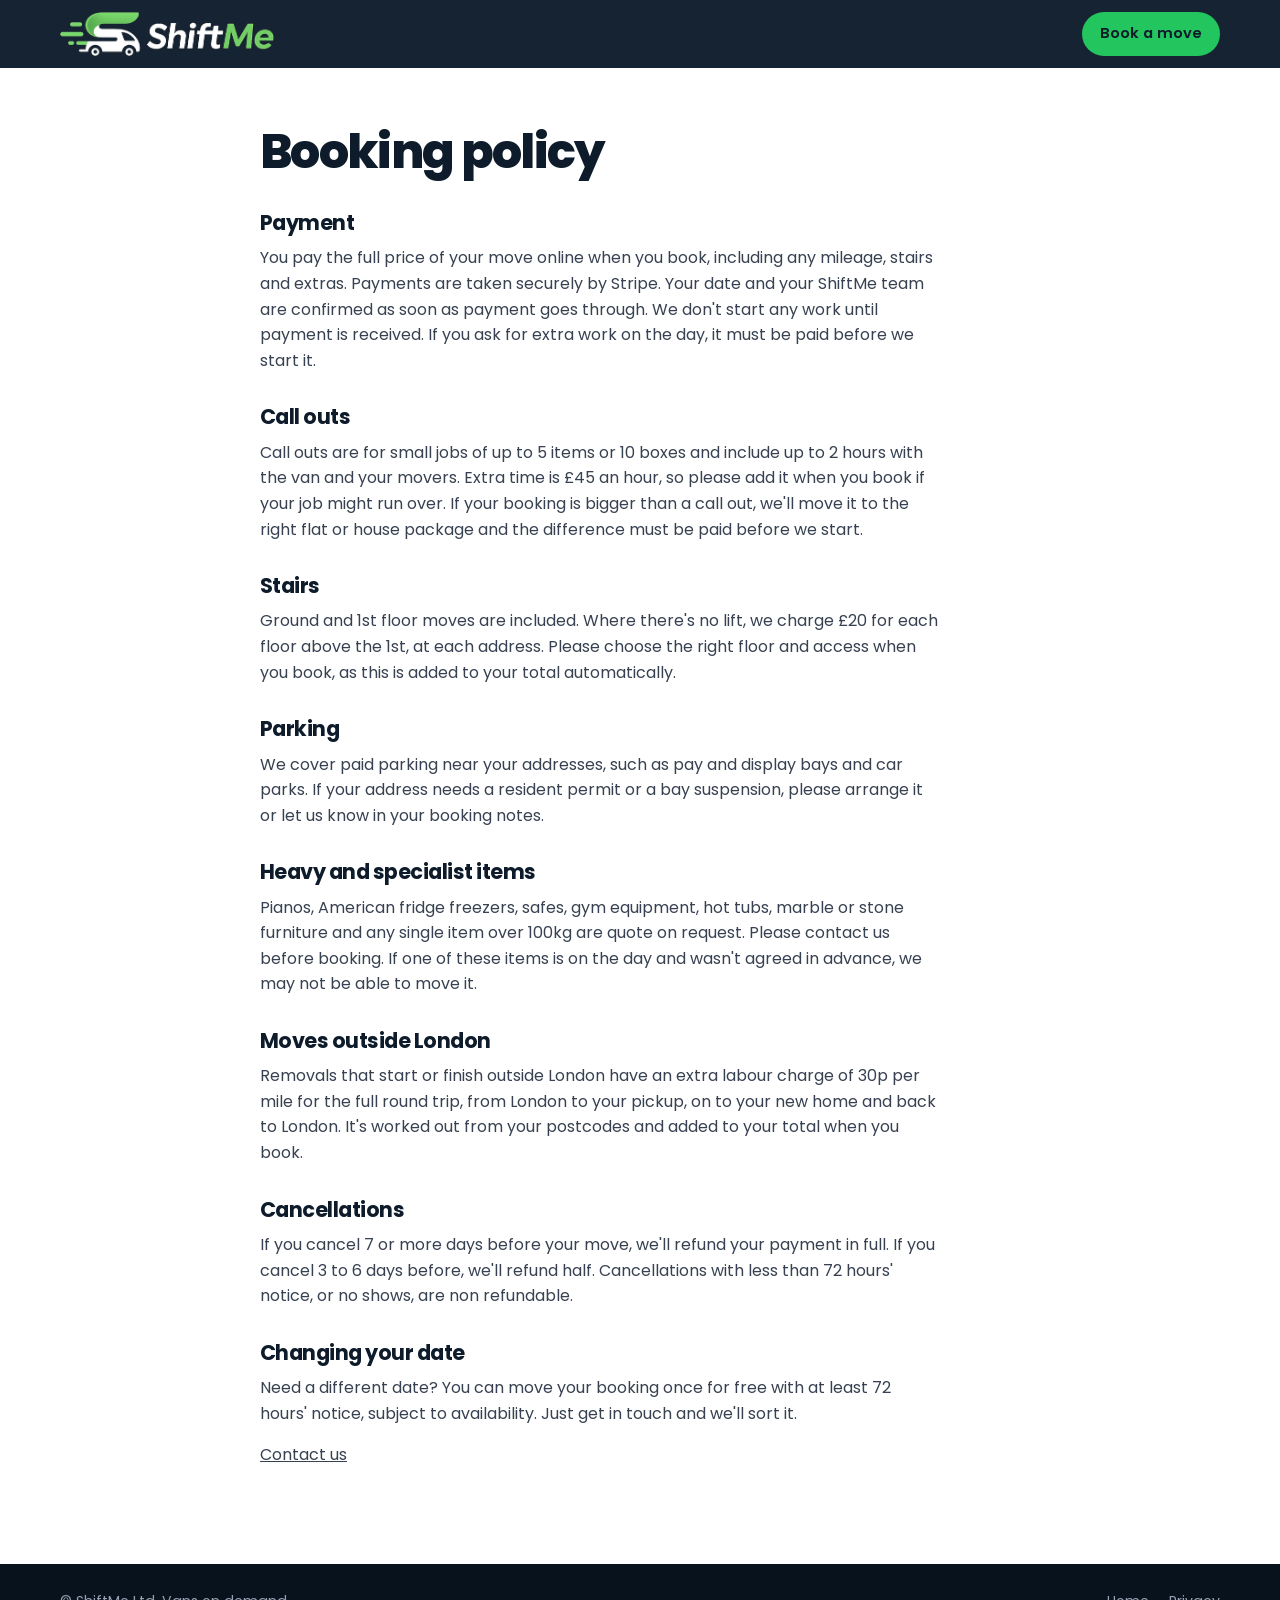
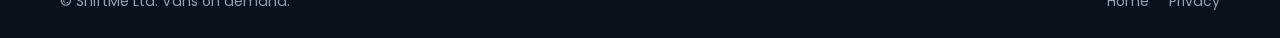
==== commit e6b26ff6: "Take every payment at booking: mileage and stairs added automatically Mileage is worked out from the" ====
--- a/booking-policy.html
+++ b/booking-policy.html
@@ -22,11 +22,17 @@
     <div class="wrap narrow">
       <h1>Booking policy</h1>
       <h2>Payment</h2>
-      <p>You pay the full price of your move online when you book. Payments are taken securely by Stripe. Your date and your ShiftMe team are confirmed as soon as payment goes through, and there is nothing more to pay on the day unless you add extra work with us.</p>
+      <p>You pay the full price of your move online when you book, including any mileage, stairs and extras. Payments are taken securely by Stripe. Your date and your ShiftMe team are confirmed as soon as payment goes through. We don't start any work until payment is received. If you ask for extra work on the day, it must be paid before we start it.</p>
       <h2>Call outs</h2>
-      <p>Call outs are for small jobs of up to 5 items or 10 boxes and include up to 2 hours with the van and your movers. Extra time is £45 an hour. If your booking is bigger than a call out, we'll move it to the right flat or house package and tell you the difference before your move. Any balance for extra time or a package change is due 2 days before your move. If we find more on the day than you booked, we'll agree the extra with you before we start.</p>
+      <p>Call outs are for small jobs of up to 5 items or 10 boxes and include up to 2 hours with the van and your movers. Extra time is £45 an hour, so please add it when you book if your job might run over. If your booking is bigger than a call out, we'll move it to the right flat or house package and the difference must be paid before we start.</p>
+      <h2>Stairs</h2>
+      <p>Ground and 1st floor moves are included. Where there's no lift, we charge £20 for each floor above the 1st, at each address. Please choose the right floor and access when you book, as this is added to your total automatically.</p>
+      <h2>Parking</h2>
+      <p>We cover paid parking near your addresses, such as pay and display bays and car parks. If your address needs a resident permit or a bay suspension, please arrange it or let us know in your booking notes.</p>
+      <h2>Heavy and specialist items</h2>
+      <p>Pianos, American fridge freezers, safes, gym equipment, hot tubs, marble or stone furniture and any single item over 100kg are quote on request. Please contact us before booking. If one of these items is on the day and wasn't agreed in advance, we may not be able to move it.</p>
       <h2>Moves outside London</h2>
-      <p>Removals that start or finish outside London have an extra labour charge of 30p per mile for the full round trip, from London to your pickup, on to your new home and back to London. We'll let you know the exact amount after you book, and this remaining balance is due 2 days before your move.</p>
+      <p>Removals that start or finish outside London have an extra labour charge of 30p per mile for the full round trip, from London to your pickup, on to your new home and back to London. It's worked out from your postcodes and added to your total when you book.</p>
       <h2>Cancellations</h2>
       <p>If you cancel 7 or more days before your move, we'll refund your payment in full. If you cancel 3 to 6 days before, we'll refund half. Cancellations with less than 72 hours' notice, or no shows, are non refundable.</p>
       <h2>Changing your date</h2>
--- a/styles.css
+++ b/styles.css
@@ -428,3 +428,4 @@
 .callout-ok{margin-top:16px;padding:12px;border:1px solid var(--line);border-radius:var(--radius-sm);background:var(--light, #F2F4F7)}
 #step1Error{margin-top:10px}
 .callout-ok[hidden]{display:none}
+.heavy-note{margin-top:14px;font-size:.85rem}
